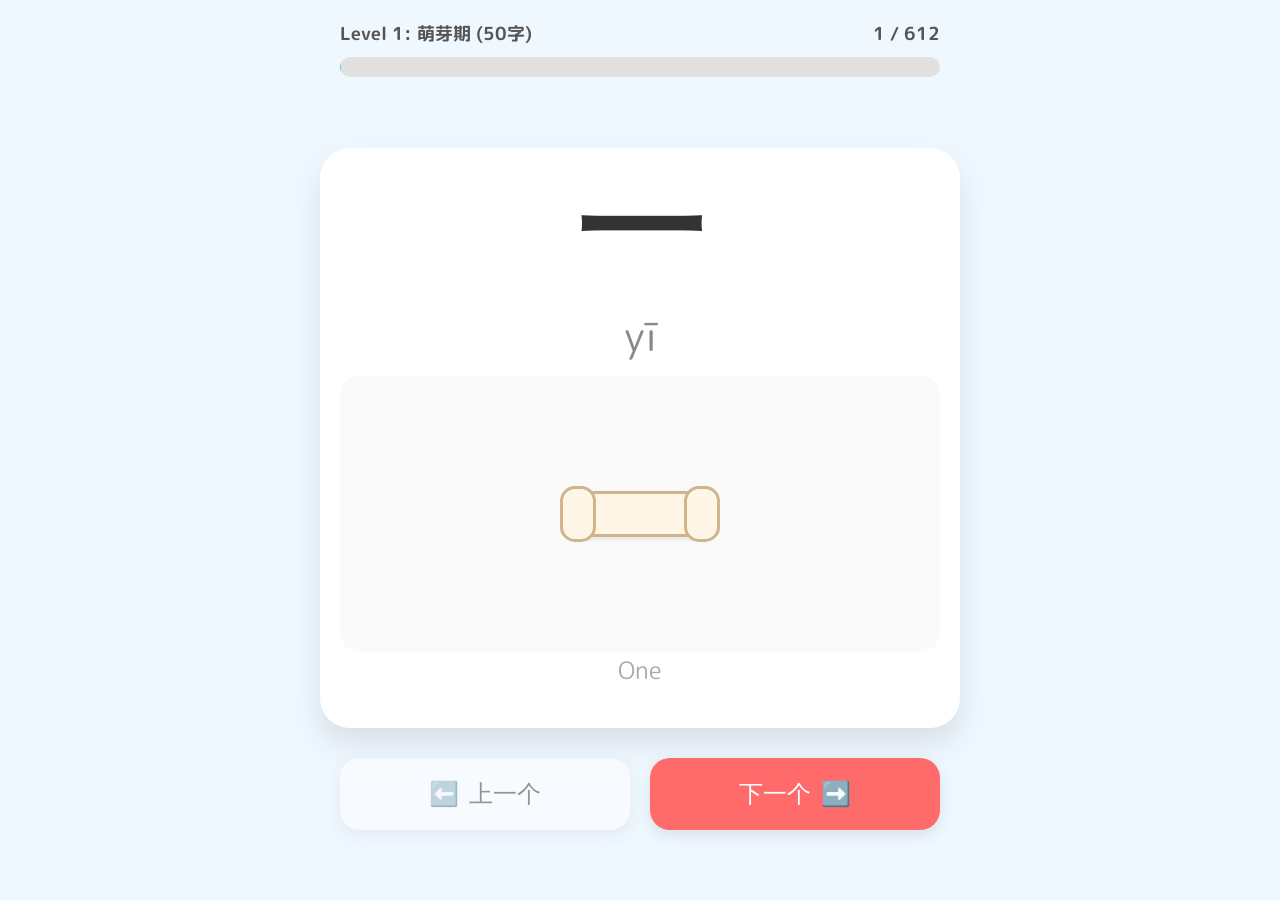
==== index.html @ 570641f3 "Add files via upload" ====
<!DOCTYPE html>
<html lang="zh-CN">
<head>
    <meta charset="UTF-8">
    <meta name="viewport" content="width=device-width, initial-scale=1.0, maximum-scale=1.0, user-scalable=no">
    <title>萌芽汉字 (Moe Hanzi) - 快乐启蒙</title>
    <link rel="stylesheet" href="style.css">
    <!-- Google Fonts for rounded feel -->
    <link href="https://fonts.googleapis.com/css2?family=Rounded+Mplus+1c:wght@400;700&family=Varela+Round&display=swap" rel="stylesheet">
</head>
<body>

    <!-- Top Bar: Progress & Status -->
    <div class="top-bar">
        <div class="status-text">
            <span id="level-display">Level 1: 萌芽期</span>
            <span id="counter-display">1 / 50</span>
        </div>
        <div class="progress-container">
            <div id="progress-bar" class="progress-bar"></div>
        </div>
    </div>

    <!-- Main Content Area -->
    <div class="main-container">
        <!-- Card -->
        <div class="card-area" id="card-area">
            <h1 class="hanzi-large" id="hanzi-display">一</h1>
            <div class="pinyin-large" id="pinyin-display">yī</div>
            
            <!-- Animation / Visual Container -->
            <div class="animation-area" id="animation-area">
                <!-- Content injected by JS -->
            </div>

            <div class="english-large" id="english-display">One</div>
        </div>

        <!-- Navigation Buttons -->
        <div class="nav-buttons">
            <button id="btn-prev" class="nav-btn btn-prev">
                <span>⬅️</span> 上一个
            </button>
            <button id="btn-next" class="nav-btn btn-next">
                下一个 <span>➡️</span>
            </button>
        </div>
    </div>

    <!-- Milestone Overlay -->
    <div id="milestone-overlay" class="milestone-overlay">
        <div class="milestone-content">
            <div class="emoji-display">🎉</div>
            <div class="milestone-text">太棒了！</div>
            <div style="font-size: 1.5rem; color: #666;">你已经学会了 <span id="milestone-count" style="color: var(--primary-color); font-weight: bold;">5</span> 个字！</div>
        </div>
    </div>

    <!-- Data & Scripts -->
    <script src="hanzi_data.js"></script>
    <script src="app.js"></script>
</body>
</html>
---- style.css ----
:root {
    --bg-color: #f0f8ff;
    --card-bg: #ffffff;
    --text-color: #333;
    --primary-color: #ff6b6b;
    --secondary-color: #4ecdc4;
    --accent-color: #ffe66d;
}

body {
    font-family: "Rounded Mplus 1c", "Varela Round", "KaiTi", "楷体", sans-serif;
    background-color: var(--bg-color);
    display: flex;
    flex-direction: column;
    align-items: center;
    padding: 20px;
    margin: 0;
    min-height: 100vh;
    box-sizing: border-box;
}

/* =========================================
   Layout & UI Components
   ========================================= */

.top-bar {
    width: 100%;
    max-width: 600px;
    display: flex;
    flex-direction: column;
    gap: 10px;
    margin-bottom: 20px;
}

.progress-container {
    width: 100%;
    height: 20px;
    background-color: #e0e0e0;
    border-radius: 10px;
    overflow: hidden;
}

.progress-bar {
    height: 100%;
    background-color: var(--secondary-color);
    width: 0%;
    transition: width 0.5s ease;
}

.status-text {
    display: flex;
    justify-content: space-between;
    font-size: 1.1rem;
    color: #555;
    font-weight: bold;
}

.main-container {
    display: flex;
    flex-direction: column;
    align-items: center;
    width: 100%;
    max-width: 600px;
    flex: 1;
    justify-content: center;
}

.card-area {
    width: 100%;
    aspect-ratio: 4/5;
    max-height: 60vh;
    background: var(--card-bg);
    border-radius: 30px;
    box-shadow: 0 15px 30px rgba(0,0,0,0.1);
    display: flex;
    flex-direction: column;
    align-items: center;
    justify-content: center;
    padding: 20px;
    position: relative;
    overflow: hidden;
    margin-bottom: 30px;
    transition: transform 0.3s ease;
}

.hanzi-large {
    font-size: 8rem;
    font-family: "KaiTi", "楷体", serif;
    color: #333;
    margin: 0;
    line-height: 1;
    z-index: 2;
}

.pinyin-large {
    font-size: 2.5rem;
    color: #888;
    margin: 10px 0;
}

.english-large {
    font-size: 1.5rem;
    color: #aaa;
    margin-bottom: 20px;
}

.animation-area {
    width: 100%;
    flex: 1;
    display: flex;
    align-items: center;
    justify-content: center;
    position: relative;
    border-radius: 20px;
    background-color: #fafafa;
    overflow: hidden;
    min-height: 200px;
}

/* 导航按钮 */
.nav-buttons {
    display: flex;
    justify-content: space-between;
    width: 100%;
    max-width: 600px;
    gap: 20px;
}

.nav-btn {
    flex: 1;
    padding: 20px;
    border: none;
    border-radius: 20px;
    font-size: 1.5rem;
    cursor: pointer;
    transition: transform 0.2s, background-color 0.2s;
    display: flex;
    align-items: center;
    justify-content: center;
    gap: 10px;
    box-shadow: 0 5px 15px rgba(0,0,0,0.1);
}

.btn-prev {
    background-color: #fff;
    color: var(--text-color);
}

.btn-next {
    background-color: var(--primary-color);
    color: white;
}

.nav-btn:active {
    transform: scale(0.95);
}

.nav-btn:disabled {
    opacity: 0.5;
    cursor: not-allowed;
}

/* 里程碑动画层 */
.milestone-overlay {
    position: fixed;
    top: 0;
    left: 0;
    width: 100%;
    height: 100%;
    background-color: rgba(255, 255, 255, 0.95);
    z-index: 1000;
    display: flex;
    flex-direction: column;
    align-items: center;
    justify-content: center;
    opacity: 0;
    pointer-events: none;
    transition: opacity 0.5s ease;
}

.milestone-overlay.active {
    opacity: 1;
    pointer-events: all;
}

.milestone-content {
    text-align: center;
    animation: bounce 1s infinite alternate;
}

.milestone-text {
    font-size: 3rem;
    color: var(--primary-color);
    margin: 20px 0;
}

@keyframes bounce {
    from { transform: translateY(0); }
    to { transform: translateY(-20px); }
}

/* =========================================
   通用 Emoji 样式 (Generic)
   ========================================= */
.emoji-display {
    font-size: 100px;
    animation: float 3s ease-in-out infinite;
    z-index: 1;
}

@keyframes float {
    0% { transform: translateY(0px); }
    50% { transform: translateY(-10px); }
    100% { transform: translateY(0px); }
}

/* =========================================
   创意字形样式实现 (Special CSS)
   ========================================= */

/* 1. 一 (Yi) - 骨头 (Bone) */
.bone-container {
    width: 140px;
    height: 40px;
    position: relative;
    background: #fdf5e6; /* 骨头色 */
    border: 3px solid #d2b48c;
    border-radius: 10px;
    z-index: 1;
    box-shadow: 2px 2px 5px rgba(0,0,0,0.1);
}
/* 骨头两端的圆球 */
.bone-container::before, .bone-container::after {
    content: '';
    position: absolute;
    width: 30px;
    height: 50px;
    background: #fdf5e6;
    border: 3px solid #d2b48c;
    border-radius: 15px;
    top: -8px;
    z-index: -1;
}
.bone-container::before { left: -10px; }
.bone-container::after { right: -10px; }


/* 2. 二 (Er) - 两根筷子 (Chopsticks) */
.chopsticks-container {
    display: flex;
    flex-direction: column;
    gap: 25px;
    z-index: 1;
}
.chopstick {
    width: 140px;
    height: 12px;
    background: #8b4513; /* 木头色 */
    border-radius: 5px 2px 2px 5px; /* 左圆右方 */
    position: relative;
    box-shadow: 2px 2px 0px rgba(0,0,0,0.2);
}
/* 筷子头的装饰纹路 */
.chopstick::after {
    content: '';
    position: absolute;
    right: 10px;
    top: 0;
    width: 15px;
    height: 100%;
    background: #cd853f;
    opacity: 0.5;
}


/* 3. 三 (San) - 汉堡 (Burger) */
.burger-container {
    display: flex;
    flex-direction: column;
    gap: 10px;
    z-index: 1;
}
.bun-top {
    width: 120px;
    height: 30px;
    background: #f4a460;
    border-radius: 30px 30px 5px 5px; /* 上圆下方 */
    border: 3px solid #8b4513;
    position: relative;
}
/* 芝麻 */
.bun-top::after {
    content: '...';
    color: #fff;
    position: absolute;
    top: -5px;
    left: 50%;
    transform: translateX(-50%);
    font-size: 20px;
    letter-spacing: 5px;
}
.patty {
    width: 130px;
    height: 25px;
    background: #8b0000; /* 肉色 */
    border-radius: 10px;
    border: 3px solid #5a0000;
    margin-left: -5px; /* 肉稍微宽一点 */
}
.lettuce { /* 用作中间层的装饰 */
    position: absolute;
    width: 100%;
    height: 5px;
    background: #32cd32;
    top: -5px;
    border-radius: 5px;
}
.bun-bottom {
    width: 120px;
    height: 25px;
    background: #f4a460;
    border-radius: 5px 5px 20px 20px; /* 上方下圆 */
    border: 3px solid #8b4513;
}


/* 4. 口 (Kou) - 张大的嘴巴 (Mouth) */
.mouth-container {
    width: 100px;
    height: 90px;
    background: #ffcccb; /* 皮肤色 */
    border: 4px solid #d2691e;
    border-radius: 30px;
    position: relative;
    overflow: hidden;
    z-index: 1;
    display: flex;
    justify-content: center;
    align-items: center;
    animation: mouth-open 2s infinite ease-in-out;
}
@keyframes mouth-open {
    0%, 100% { transform: scaleY(1); }
    50% { transform: scaleY(0.8); }
}
/* 嘴巴内部 */
.mouth-inner {
    width: 60px;
    height: 50px;
    background: #800000; /* 深红口腔 */
    border-radius: 20px;
    position: relative;
    overflow: hidden;
}
/* 牙齿 */
.mouth-inner::before {
    content: '';
    position: absolute;
    top: 0;
    left: 10px;
    width: 40px;
    height: 10px;
    background: white;
    border-radius: 0 0 5px 5px;
}
/* 舌头 */
.mouth-inner::after {
    content: '';
    position: absolute;
    bottom: -10px;
    left: 15px;
    width: 30px;
    height: 30px;
    background: #ff6347;
    border-radius: 50%;
    animation: tongue-move 2s infinite ease-in-out;
}
@keyframes tongue-move {
    0%, 100% { transform: translateY(0); }
    50% { transform: translateY(5px); }
}


/* 5. 山 (Shan) - 山峰 (Mountains) */
.mountain-container {
    display: flex;
    align-items: flex-end;
    gap: 0;
    z-index: 1;
    height: 100px;
}
.mountain {
    width: 0;
    height: 0;
    border-left: 25px solid transparent;
    border-right: 25px solid transparent;
    border-bottom: 60px solid #228b22; /* 绿色山体 */
    position: relative;
}
/* 中间的高山 */
.mountain.middle {
    border-bottom-width: 90px; /* 更高 */
    border-left-width: 35px;
    border-right-width: 35px;
    border-bottom-color: #006400; /* 深绿 */
    margin: 0 -10px; /* 重叠效果 */
    z-index: 2;
}
/* 山顶积雪 */
.mountain::after {
    content: '';
    position: absolute;
    top: 6px;
    left: -10px;
    width: 0;
    height: 0;
    border-left: 10px solid transparent;
    border-right: 10px solid transparent;
    border-bottom: 20px solid white;
}
.mountain.middle::after {
     top: 9px;
     left: -14px;
     border-left-width: 14px;
     border-right-width: 14px;
     border-bottom-width: 30px;
}


/* 6. 日 (Ri) - 太阳 (Sun) */
.sun-container {
    width: 80px;
    height: 80px;
    background: #ffd700;
    border: 4px solid #ffa500;
    border-radius: 10px; /* 稍微方一点，接近汉字日 */
    position: relative;
    z-index: 1;
    display: flex;
    justify-content: center;
    align-items: center;
    box-shadow: 0 0 20px rgba(255, 215, 0, 0.6);
}
/* 中间的一横 - 变成太阳的墨镜或者云彩 */
.sun-bar {
    width: 50px;
    height: 8px;
    background: #ffa500;
    border-radius: 4px;
}
/* 光芒 */
.sun-rays {
    position: absolute;
    width: 100%;
    height: 100%;
    border-radius: 50%;
    border: 2px dashed #ffa500;
    opacity: 0.5;
    animation: rotate 10s linear infinite;
}
@keyframes rotate {
    from { transform: rotate(0deg); }
    to { transform: rotate(360deg); }
}

/* 7. 田 (Tian) - 农田 (Field) */
.field-container {
    width: 80px;
    height: 80px;
    background: #8fbc8f; /* 浅绿 */
    border: 4px solid #556b2f; /* 深橄榄绿 */
    border-radius: 5px;
    position: relative;
    z-index: 1;
    display: grid;
    grid-template-columns: 1fr 1fr;
    grid-template-rows: 1fr 1fr;
}
.field-cell {
    border: 2px solid #556b2f;
    display: flex;
    justify-content: center;
    align-items: center;
}
.field-cell::after {
    content: '🌱'; /* 禾苗 */
    font-size: 20px;
    animation: grow 3s infinite ease-in-out;
}
@keyframes grow {
    0%, 100% { transform: scale(1); }
    50% { transform: scale(1.2); }
}

/* 8. 雨 (Yu) - 下雨 (Rain) */
.rain-container {
    width: 100px;
    height: 100px;
    position: relative;
    z-index: 1;
}
.cloud {
    width: 80px;
    height: 30px;
    background: #b0c4de;
    border-radius: 20px;
    position: absolute;
    top: 10px;
    left: 10px;
    box-shadow: 10px 10px 0 0 #b0c4de inset;
}
.cloud::after {
    content: '';
    position: absolute;
    top: -15px;
    left: 15px;
    width: 30px;
    height: 30px;
    border-radius: 50%;
    background: #b0c4de;
}
.raindrop {
    position: absolute;
    width: 4px;
    height: 10px;
    background: #87ceeb;
    border-radius: 2px;
    animation: rain-fall 1s infinite linear;
}
.raindrop:nth-child(2) { left: 20px; top: 40px; animation-delay: 0s; }
.raindrop:nth-child(3) { left: 40px; top: 50px; animation-delay: 0.3s; }
.raindrop:nth-child(4) { left: 60px; top: 45px; animation-delay: 0.6s; }
.raindrop:nth-child(5) { left: 30px; top: 60px; animation-delay: 0.2s; }

@keyframes rain-fall {
    0% { transform: translateY(0); opacity: 1; }
    100% { transform: translateY(50px); opacity: 0; }
}

/* 9. 门 (Men) - 双扇门 (Door) */
.door-container {
    width: 80px;
    height: 100px;
    border: 4px solid #8b4513;
    position: relative;
    z-index: 1;
    perspective: 200px;
}
.door-left, .door-right {
    position: absolute;
    top: 0;
    width: 50%;
    height: 100%;
    background: #deb887;
    border: 1px solid #8b4513;
    transform-origin: 0% 50%; /* 左门轴 */
    transition: transform 0.5s;
}
.door-right {
    right: 0;
    transform-origin: 100% 50%; /* 右门轴 */
}
.door-knob {
    position: absolute;
    top: 50%;
    width: 6px;
    height: 6px;
    background: #ffd700;
    border-radius: 50%;
}
.door-left .door-knob { right: 5px; }
.door-right .door-knob { left: 5px; }

/* 门开启动画 */
.animation-area:hover .door-left, .door-container.open .door-left { transform: rotateY(-45deg); }
.animation-area:hover .door-right, .door-container.open .door-right { transform: rotateY(45deg); }

/* 10. 伞 (San) - 蘑菇伞 (Umbrella) */
.umbrella-container {
    width: 100px;
    height: 100px;
    display: flex;
    flex-direction: column;
    align-items: center;
    z-index: 1;
}
.umbrella-top {
    width: 80px;
    height: 40px;
    background: #ff69b4;
    border-radius: 40px 40px 0 0;
    position: relative;
}
/* 伞面装饰 */
.umbrella-top::before {
    content: '';
    position: absolute;
    bottom: 0;
    left: 0;
    width: 100%;
    height: 10px;
    background: radial-gradient(circle at 10px 0, transparent 10px, #ff69b4 11px);
    background-size: 20px 10px;
    background-repeat: repeat-x;
    transform: rotate(180deg);
}
.umbrella-handle {
    width: 6px;
    height: 50px;
    background: #333;
    border-radius: 0 0 5px 5px;
    position: relative;
}
/* 伞柄弯钩 */
.umbrella-handle::after {
    content: '';
    position: absolute;
    bottom: 0;
    left: 0;
    width: 15px;
    height: 15px;
    border: 6px solid #333;
    border-top: none;
    border-right: none;
    border-radius: 0 0 0 15px;
}

/* 11. 羊 (Yang) - 羊角 (Sheep) */
.sheep-container {
    position: relative;
    width: 80px;
    height: 80px;
    z-index: 1;
}
.sheep-head {
    width: 50px;
    height: 40px;
    background: #fff;
    border: 2px solid #333;
    border-radius: 50% 50% 40% 40%;
    position: absolute;
    top: 30px;
    left: 15px;
    z-index: 2;
}
.sheep-horn {
    width: 20px;
    height: 20px;
    border-top: 4px solid #333;
    border-left: 4px solid #333;
    border-radius: 10px 0 0 0;
    position: absolute;
    top: 20px;
}
.sheep-horn.left { left: 10px; transform: rotate(-20deg); }
.sheep-horn.right { right: 10px; transform: scaleX(-1) rotate(-20deg); }
.sheep-eye {
    width: 4px;
    height: 4px;
    background: #333;
    border-radius: 50%;
    position: absolute;
    top: 15px;
}
.sheep-eye.left { left: 12px; }
.sheep-eye.right { right: 12px; }

/* 12. 鱼 (Yu) - 游鱼 (Fish) */
.fish-container {
    width: 100px;
    height: 60px;
    position: relative;
    z-index: 1;
    animation: swim 3s infinite ease-in-out;
}
@keyframes swim {
    0%, 100% { transform: translateX(0); }
    50% { transform: translateX(10px); }
}
.fish-body {
    width: 70px;
    height: 40px;
    background: #ffa07a;
    border-radius: 50% 50% 50% 50% / 60% 60% 40% 40%;
    position: absolute;
    left: 10px;
    top: 10px;
}
.fish-tail {
    width: 0;
    height: 0;
    border-top: 15px solid transparent;
    border-bottom: 15px solid transparent;
    border-left: 20px solid #ffa07a;
    position: absolute;
    right: 0;
    top: 15px;
}
.fish-eye {
    width: 6px;
    height: 6px;
    background: #000;
    border-radius: 50%;
    position: absolute;
    left: 25px;
    top: 20px;
    background: white;
}
.fish-eye::after {
    content: '';
    width: 3px;
    height: 3px;
    background: black;
    border-radius: 50%;
    position: absolute;
    left: 1px;
    top: 1px;
}
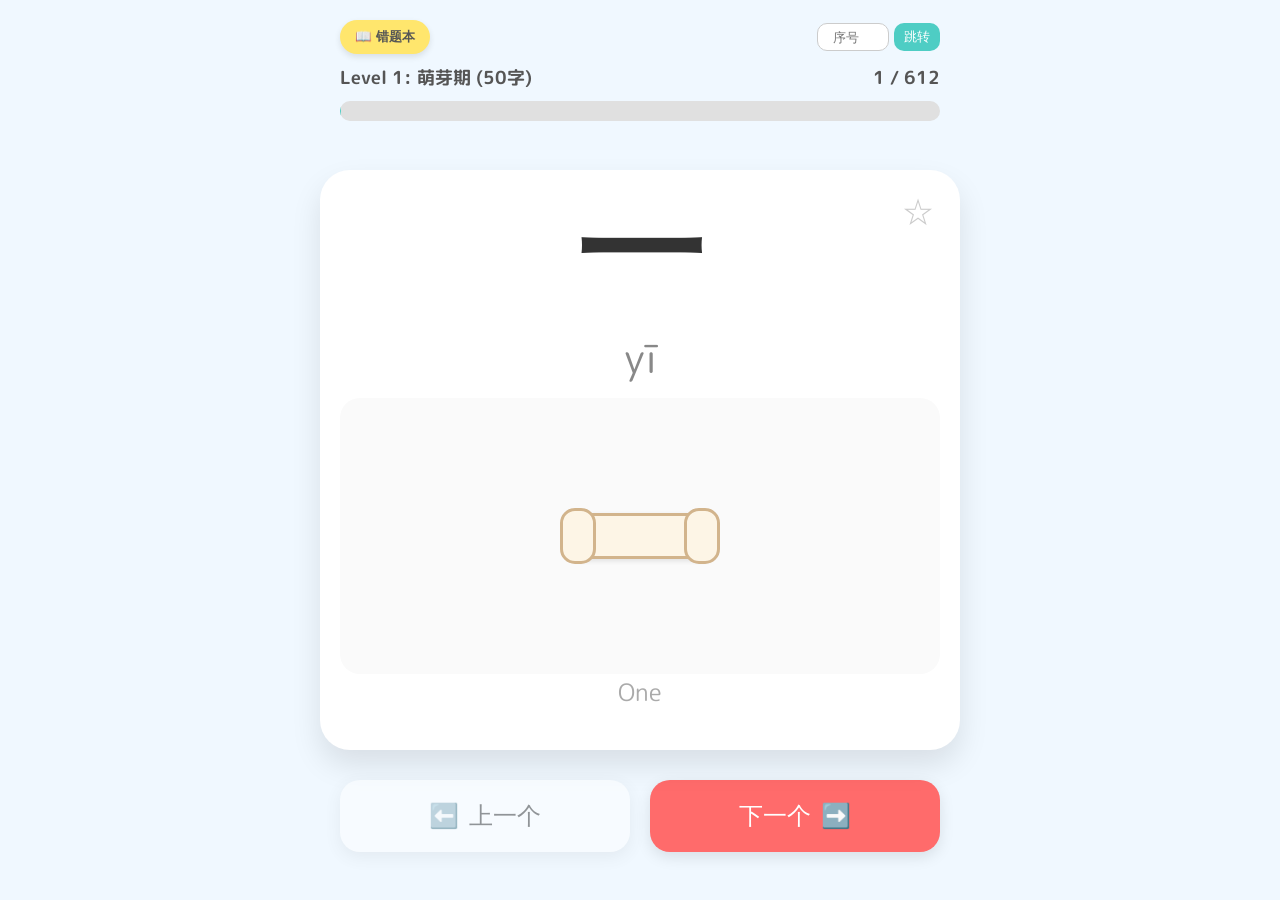
==== commit 0b8a1efe: "Add files via upload" ====
--- a/index.html
+++ b/index.html
@@ -12,6 +12,13 @@
 
     <!-- Top Bar: Progress & Status -->
     <div class="top-bar">
+        <div class="status-row">
+            <button id="btn-mistakes" class="icon-btn">📖 错题本</button>
+            <div class="jump-box">
+                <input type="number" id="jump-input" min="1" placeholder="序号">
+                <button id="btn-jump">跳转</button>
+            </div>
+        </div>
         <div class="status-text">
             <span id="level-display">Level 1: 萌芽期</span>
             <span id="counter-display">1 / 50</span>
@@ -25,6 +32,7 @@
     <div class="main-container">
         <!-- Card -->
         <div class="card-area" id="card-area">
+            <button id="btn-mark" class="mark-btn" aria-label="加入错题本">☆</button>
             <h1 class="hanzi-large" id="hanzi-display">一</h1>
             <div class="pinyin-large" id="pinyin-display">yī</div>
             
@@ -47,12 +55,26 @@
         </div>
     </div>
 
-    <!-- Milestone Overlay -->
-    <div id="milestone-overlay" class="milestone-overlay">
+    <!-- Milestone Overlay (Disabled) -->
+    <!-- <div id="milestone-overlay" class="milestone-overlay">
         <div class="milestone-content">
             <div class="emoji-display">🎉</div>
             <div class="milestone-text">太棒了！</div>
             <div style="font-size: 1.5rem; color: #666;">你已经学会了 <span id="milestone-count" style="color: var(--primary-color); font-weight: bold;">5</span> 个字！</div>
+        </div>
+    </div> -->
+
+    <!-- Mistake List Modal -->
+    <div id="mistake-modal" class="modal-overlay">
+        <div class="modal-content">
+            <div class="modal-header">
+                <h2>错题本</h2>
+                <button id="btn-close-modal" class="close-btn">×</button>
+            </div>
+            <div id="mistake-list" class="mistake-list">
+                <!-- Items injected by JS -->
+                <div class="empty-state">暂无错题，继续加油！</div>
+            </div>
         </div>
     </div>
 
--- a/style.css
+++ b/style.css
@@ -32,6 +32,45 @@
     margin-bottom: 20px;
 }
 
+.status-row {
+    display: flex;
+    justify-content: space-between;
+    align-items: center;
+}
+
+.icon-btn {
+    padding: 8px 15px;
+    border: none;
+    border-radius: 20px;
+    background-color: #ffe66d;
+    color: #555;
+    font-weight: bold;
+    cursor: pointer;
+    box-shadow: 0 3px 6px rgba(0,0,0,0.1);
+}
+
+.jump-box {
+    display: flex;
+    gap: 5px;
+}
+
+.jump-box input {
+    width: 60px;
+    padding: 5px;
+    border: 1px solid #ccc;
+    border-radius: 10px;
+    text-align: center;
+}
+
+.jump-box button {
+    padding: 5px 10px;
+    background: var(--secondary-color);
+    color: white;
+    border: none;
+    border-radius: 10px;
+    cursor: pointer;
+}
+
 .progress-container {
     width: 100%;
     height: 20px;
@@ -81,6 +120,27 @@
     overflow: hidden;
     margin-bottom: 30px;
     transition: transform 0.3s ease;
+}
+
+.mark-btn {
+    position: absolute;
+    top: 20px;
+    right: 20px;
+    background: none;
+    border: none;
+    font-size: 2rem;
+    color: #ccc;
+    cursor: pointer;
+    z-index: 10;
+    transition: transform 0.2s;
+}
+
+.mark-btn.active {
+    color: #ffcc00; /* Star color */
+}
+
+.mark-btn:hover {
+    transform: scale(1.1);
 }
 
 .hanzi-large {
@@ -160,43 +220,95 @@
     cursor: not-allowed;
 }
 
-/* 里程碑动画层 */
-.milestone-overlay {
+/* Modal Styles */
+.modal-overlay {
     position: fixed;
     top: 0;
     left: 0;
     width: 100%;
     height: 100%;
-    background-color: rgba(255, 255, 255, 0.95);
-    z-index: 1000;
-    display: flex;
-    flex-direction: column;
-    align-items: center;
+    background-color: rgba(0, 0, 0, 0.5);
+    z-index: 2000;
+    display: flex;
     justify-content: center;
+    align-items: center;
     opacity: 0;
     pointer-events: none;
-    transition: opacity 0.5s ease;
-}
-
-.milestone-overlay.active {
+    transition: opacity 0.3s ease;
+}
+
+.modal-overlay.active {
     opacity: 1;
     pointer-events: all;
 }
 
-.milestone-content {
+.modal-content {
+    background: white;
+    width: 90%;
+    max-width: 500px;
+    max-height: 80vh;
+    border-radius: 20px;
+    padding: 20px;
+    display: flex;
+    flex-direction: column;
+    box-shadow: 0 10px 25px rgba(0,0,0,0.2);
+}
+
+.modal-header {
+    display: flex;
+    justify-content: space-between;
+    align-items: center;
+    margin-bottom: 20px;
+    border-bottom: 1px solid #eee;
+    padding-bottom: 10px;
+}
+
+.modal-header h2 {
+    margin: 0;
+    color: var(--text-color);
+}
+
+.close-btn {
+    background: none;
+    border: none;
+    font-size: 2rem;
+    color: #999;
+    cursor: pointer;
+}
+
+.mistake-list {
+    flex: 1;
+    overflow-y: auto;
+    display: grid;
+    grid-template-columns: repeat(auto-fill, minmax(60px, 1fr));
+    gap: 10px;
+    padding: 10px;
+}
+
+.mistake-item {
+    background: #fdf5e6;
+    border: 1px solid #eee;
+    border-radius: 10px;
+    display: flex;
+    justify-content: center;
+    align-items: center;
+    height: 60px;
+    font-size: 1.5rem;
+    font-family: "KaiTi", "楷体", serif;
+    cursor: pointer;
+    transition: transform 0.2s, background-color 0.2s;
+}
+
+.mistake-item:hover {
+    transform: scale(1.05);
+    background-color: #ffe66d;
+}
+
+.empty-state {
+    grid-column: 1 / -1;
     text-align: center;
-    animation: bounce 1s infinite alternate;
-}
-
-.milestone-text {
-    font-size: 3rem;
-    color: var(--primary-color);
-    margin: 20px 0;
-}
-
-@keyframes bounce {
-    from { transform: translateY(0); }
-    to { transform: translateY(-20px); }
+    color: #999;
+    padding: 20px;
 }
 
 /* =========================================
